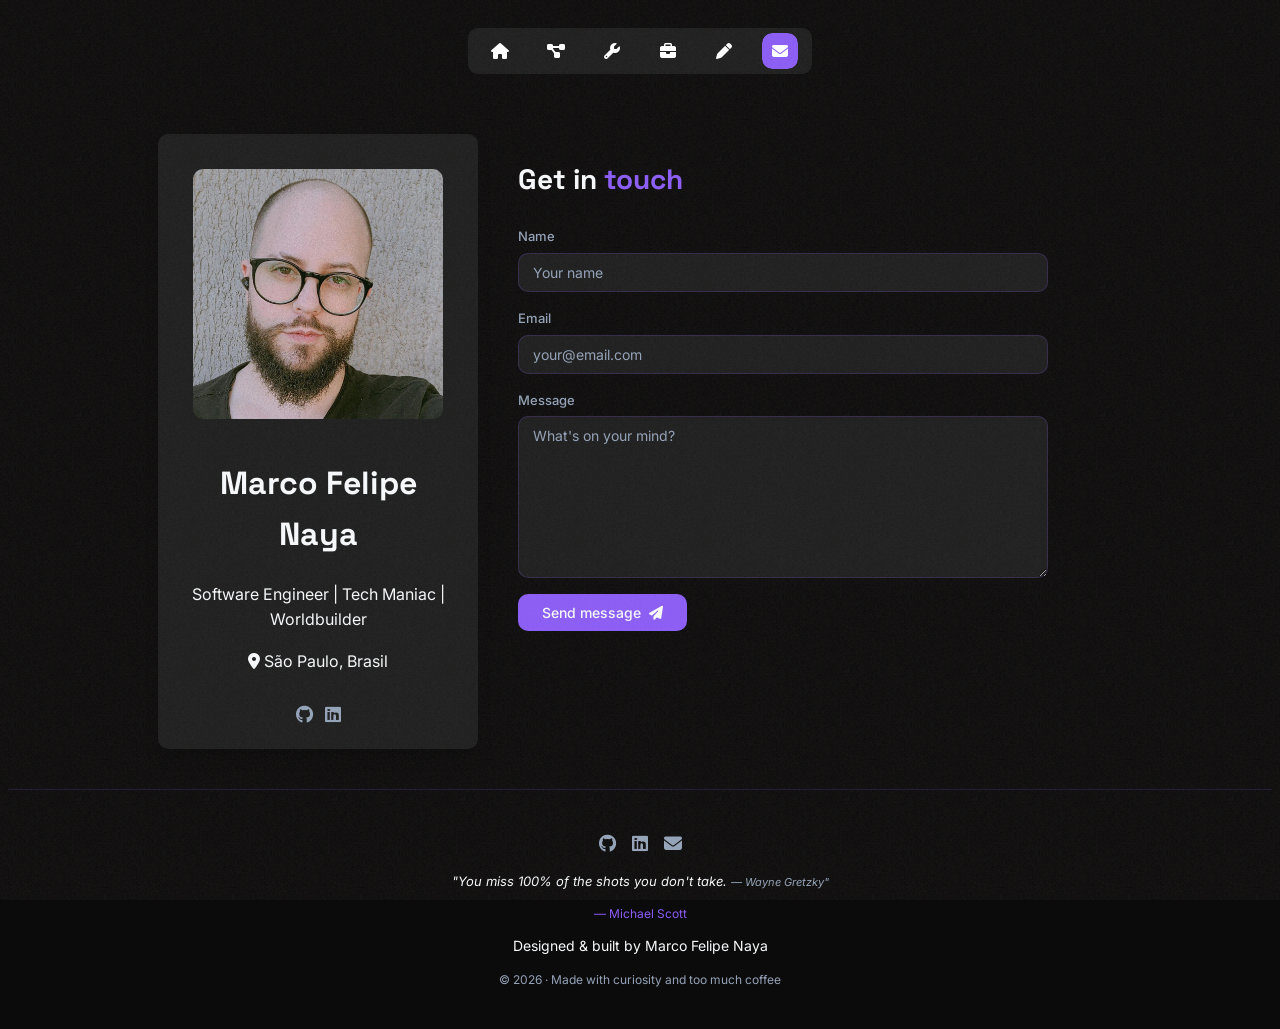
==== pages/contact.html @ 80dbf19c "A lot of new data, and pages" ====
<!DOCTYPE html>
<html lang="en">

<head>
  <meta charset="UTF-8">
  <meta name="viewport" content="width=device-width, initial-scale=1.0">
  <title>Marco Felipe Naya</title>
  <link rel="stylesheet" href="/styles/general.css">
  <link rel="stylesheet" href="/styles/contact.css">
  <link rel="stylesheet" href="https://cdnjs.cloudflare.com/ajax/libs/font-awesome/6.4.0/css/all.min.css">
  <link href="https://fonts.googleapis.com/css2?family=Space+Grotesk:wght@400;700&family=Inter:wght@300;400;500&display=swap" rel="stylesheet">
  <link rel="apple-touch-icon" sizes="180x180" href="/apple-touch-icon.png">
  <link rel="icon" type="image/png" sizes="32x32" href="/favicon-32x32.png">
  <link rel="icon" type="image/png" sizes="16x16" href="/favicon-16x16.png">
  <link rel="manifest" href="/site.webmanifest">
</head>

<body>
  <div class="page-wrapper">

    <header class="header-container">
      <nav class="navbar">
        <div class="nav-links">
          <ul>
            <li><a href="/index.html"class="fa-solid fa-house"></a><span class="tooltip">Home</span></li>
            <li><a href="/pages/projects.html" class="fa-solid fa-diagram-project"></a><span class="tooltip">Projects</span></li>
            <li><a href="/pages/tools.html" class="fa-solid fa-wrench"></a><span class="tooltip">Tools</span></li>
            <li><a href="/pages/experience.html" class="fa-solid fa-briefcase"></a><span class="tooltip">Experience</span></li>
            <li><a href="/pages/thoughts.html" class="fa-solid fa-pen"></a><span class="tooltip">Thoughts</span></li>
            <li class="active"><a href="/pages/contact.html" class="fa-solid fa-envelope"></a><span class="tooltip">Contact</span></li>
          </ul>
        </div>
      </nav>
    </header>

    <main>
      <div class="content-layout">

        <!-- Photocard -->
        <div class="photocard">
          <img src="/images/headshot.jpg" alt="Profile Picture" class="profile-pic">
          <h1 class="name">Marco Felipe Naya</h1>
          <p class="description">Software Engineer | Tech Maniac | Worldbuilder</p>
          <p><i class="fa-solid fa-location-dot"></i> São Paulo, Brasil</p>
          <div class="social-links">
            <a href="https://github.com/MarcoFelipeNaya"><i class="fa-brands fa-github"></i></a>
            <a href="https://www.linkedin.com/in/marco-felipe-15946431b/"><i class="fa-brands fa-linkedin"></i></a>
          </div>
        </div>

        <div class="page-content">
        <!-- Content Sections-->
          <section class="contact" id="contact">
              <h2 class="section-title">Get in <span class="accent">touch</span></h2>
  
              <form class="form">
                <input type="hidden" name="access_key" value="83f3a504-4868-4972-87de-d7da8a4e98c0">
  
                <div class="form-group">
                  <label for="name">Name</label>
                  <input type="text" id="name" name="name" placeholder="Your name" required>
                </div>
  
                <div class="form-group">
                  <label for="email">Email</label>
                  <input type="email" id="email" name="email" placeholder="your@email.com" required>
                </div>
  
                <div class="form-group">
                  <label for="message">Message</label>
                  <textarea id="message" name="message" placeholder="What's on your mind?" required></textarea>
                </div>
  
                <div class="form-message" id="formMessage"></div>
  
                <button type="submit">Send message <i class="fa-solid fa-paper-plane"></i></button>
              </form>
            </section>
        </div>
      </div>
    </main>

    <footer class="footer">
      <div class="footer-content">

        <div class="footer-social">
          <a href="https://github.com/MarcoFelipeNaya" target="_blank"><i class="fa-brands fa-github"></i></a>
          <a href="https://linkedin.com/in/marco-felipe15946431b" target="_blank"><i class="fa-brands fa-linkedin"></i></a>
          <a href="mailto:marco.felipe1@outlook.com"><i class="fa-solid fa-envelope"></i></a>
        </div>
        
        <p class="footer-quote">"You miss 100% of the shots you don't take. 
        <a class="footer-quote-author footer-quote-meta">— Wayne Gretzky"</a>
        </p>
        
        <p class="footer-quote-author">— Michael Scott</p>

        <p class="footer-copy">Designed & built by Marco Felipe Naya</p>
        <p class="footer-sub">© 2026 · Made with curiosity and too much coffee</p>

      </div>
    </footer>

    <script src="/scripts/home.js"></script>
    <script src="/scripts/contact.js"></script>
  </div>
</body>

</html>
---- styles/general.css ----
:root {
    --primary-dark: #0f172a;
    --secondary-dark: #1e293b;
    --accent-light: #8b5cf6;
    --accent-dark: #271a47;
    --text-light: #f8fafc;
    --text-muted: #94a3b8;
    --card-bg: rgba(30, 41, 59, 0.7);
    --border-radius: 10px;
    --shadow: 0 10px 15px -3px rgba(0, 0, 0, 0.3);
}

/* ─── Base ─────────────────────────────────────── */

body {
    font-family: 'Inter', sans-serif;
    color: var(--text-light);
    line-height: 1.6;
    background-color: rgb(12, 11, 11);
}

body::before {
    content: "";
    position: fixed;
    inset: 0;
    z-index: 9999;
    pointer-events: none;
    opacity: 0.08;
    background-image: url("data:image/svg+xml,%3Csvg viewBox='0 0 256 256' xmlns='http://www.w3.org/2000/svg'%3E%3Cfilter id='noise'%3E%3CfeTurbulence type='fractalNoise' baseFrequency='0.9' numOctaves='4' stitchTiles='stitch'/%3E%3C/filter%3E%3Crect width='100%25' height='100%25' filter='url(%23noise)'/%3E%3C/svg%3E");
    background-repeat: repeat;
    background-size: 128px;
}

h1, h2, h3 {
    font-family: 'Space Grotesk', sans-serif;
}
.accent {
    color: var(--accent-light);
}
/* ─── Layout ────────────────────────────────────── */

.page-wrapper {
    display: flex;
    flex-direction: column;
    padding-top: 20px;
    max-width: 1400px; /* locks the layout, won't collapse below this */
    margin: 0 auto;

}

/* shared across all pages */
main {
    padding: 0 150px;
}

/* ─── Navbar ────────────────────────────────────── */

header {
    display: flex;
    justify-content: center;
}

.navbar {
    display: inline-flex;
    align-items: center;
    padding: 1px 10px;
    background-color: rgb(29, 29, 29);
    justify-content: center;
    border-radius: 10px;
}

.nav-links ul {
    display: flex;
    list-style: none;
    gap: 12px;
    margin: 0;
    padding: 0;
    justify-content: center;
}

.nav-links li {
    width: 36px;
    height: 36px;
    display: flex;
    align-items: center;
    justify-content: center;
    padding: 0;
    margin: 4px;
    border-radius: var(--border-radius);
    position: relative;
    overflow: hidden;
    z-index: 1;
    cursor: pointer;
}

.nav-links li a {
  display: flex;
  align-items: center;
  justify-content: center;
  width: 100%;
  height: 100%;
  color: var(--text-light);
  text-decoration: none;
  position: relative;
  z-index: 1;
  color: white;
}

.nav-links li::before {
    content: "";
    position: absolute;
    inset: 0;
    background-color: var(--accent-light);
    border-radius: var(--border-radius);
    transform: scale(0);
    transform-origin: center;
    transition: transform 0.2s ease;
    z-index: 0;
}

.nav-links li:hover::before,
.nav-links li.active::before {
    transform: scale(1);
}


.tooltip {
    position: fixed;
    font-size: 12px;
    white-space: nowrap;
    opacity: 0;
    transition: opacity 0.2s ease;
    pointer-events: none;
    border-radius: 8px;
    background-color: rgb(29, 29, 29);
    padding: 2px 8px;
    z-index: 9998;
}

.nav-links li:hover .tooltip {
    opacity: 1;
}

/* ─── Home page ─────────────────────────────────── */

.content-layout {
    display: flex;
    flex-direction: row;
    align-items: flex-start;
    gap: 40px;
    margin-top: 60px;
}

.photocard {
    background-color: rgb(29, 29, 29);
    padding: 20px;
    border-radius: var(--border-radius);
    box-shadow: var(--shadow);
    text-align: center;
    width: 280px;
    flex-shrink: 0;
    position: sticky;
    top: 20px;
}

.profile-pic {
    width: 250px;
    height: 250px;
    border-radius: var(--border-radius);
    object-fit: cover;
    margin-bottom: 10px;
    margin-top: 15px;
}

.social-links {
    display: flex;
    justify-content: center;
    gap: 12px;
    margin-top: 12px;
}

.social-links a {
    color: var(--text-muted);
    font-size: 18px;
    transition: color 0.2s ease;
    margin-top: 10px;
}

.social-links a:hover {
    color: var(--accent-light);
}

/* main content area */
.page-content {
  display: flex;
  flex-direction: column; /* stacks sections vertically */
  gap: 10px;
  padding-bottom: 80px;
  flex: 1; /* takes up remaining space next to the photocard */
}

.hero {
    display: flex;
    flex-direction: column;
    justify-content: center;
    padding-top: 5px;
}

.hero-greeting {
    color: var(--accent-light);
    font-size: 20px;
    margin-bottom: 4px;
}

.hero-name {
    font-size: 62px;
    font-weight: 700;
    line-height: 1.1;
    margin: 0 0 8px 0;
}

.hero-title {
    font-size: 24px;
    font-weight: 400;
    color: var(--text-muted);
    margin: 0 0 24px 0;
}

.hero-bio {
    color: var(--text-muted);
    max-width: 480px;
    font-size: 16px;
    margin-bottom: 25px;
}

.hero-cta {
    display: flex;
    gap: 12px;
}

.btn-primary {
    background-color: var(--accent-light);
    color: var(--text-light);
    padding: 10px 24px;
    border-radius: var(--border-radius);
    text-decoration: none;
    font-weight: 500;
    transition: opacity 0.2s ease;
}

.btn-primary:hover {
    opacity: 0.85;
}

.btn-secondary {
    border: 1px solid var(--accent-light);
    color: var(--accent-light);
    padding: 10px 24px;
    border-radius: var(--border-radius);
    text-decoration: none;
    font-weight: 500;
    transition: background 0.2s ease;
}

.btn-secondary:hover {
    background-color: var(--accent-dark);
}

.status-badge {
  display: inline-flex;
  align-items: center;
  gap: 8px;
  background-color: rgb(29, 29, 29);
  border: 1px solid rgba(139, 92, 246, 0.3);
  padding: 6px 14px;
  border-radius: 999px; /* pill shape */
  font-size: 13px;
  color: var(--text-muted);
}

.status-dot {
  width: 8px;
  height: 8px;
  border-radius: 50%;
  background-color: #22c55e; /* green */
  box-shadow: 0 0 6px #22c55e; /* glow */
  animation: pulse 2s infinite;
}
/*

|       Status       | Color |  Hex  |
|--------------------|------ |-------|
|Open to work        |Green  |#22c55e|
|Busy / not available|Red    |#ef4444|
|Freelancing         |Yellow |#eab308|
|Currently building  |Blue   |#3b82f6|
|On vacation         |Orange |#f97316|

*/
@keyframes pulse {
  0%   { box-shadow: 0 0 0 0 rgba(34, 197, 94, 0.6); }
  70%  { box-shadow: 0 0 0 6px rgba(34, 197, 94, 0); }
  100% { box-shadow: 0 0 0 0 rgba(34, 197, 94, 0); }
}

.section-title {
  font-size: 28px;
  font-weight: 700;
  margin-bottom: 24px;
}

.stack-grid {
  display: grid;
  grid-template-columns: repeat(auto-fill, minmax(100px, 1fr));
  gap: 12px;
}

.stack-card {
  display: flex;
  flex-direction: column;
  align-items: center;
  justify-content: center;
  gap: 8px;
  background-color: rgb(29, 29, 29);
  border: 1px solid transparent;
  border-radius: var(--border-radius);
  padding: 16px 8px;
  font-size: 13px;
  color: var(--text-muted);
  position: relative;
  cursor: default;
  transition: border-color 0.2s ease, color 0.2s ease, transform 0.2s ease;
}

.stack-card i {
  font-size: 28px;
  color: var(--text-light);
  transition: color 0.2s ease;
}

.stack-card:hover {
  border-color: var(--accent-light);
  color: var(--text-light);
  transform: translateY(-4px); /* floats up on hover */
}

.stack-card:hover i {
  color: var(--accent-light);
}

/* learning tag */
.stack-card.learning {
  border-color: rgba(139, 92, 246, 0.2);
}

.learning-tag {
  position: absolute;
  top: -8px;
  right: -8px;
  background-color: var(--accent-dark);
  border: 1px solid var(--accent-light);
  color: var(--accent-light);
  font-size: 9px;
  padding: 2px 6px;
  border-radius: 999px;
}

.section-header {
  display: flex;
  justify-content: space-between;
  align-items: center;
  margin-bottom: 24px;
}

.see-all {
  color: var(--accent-light);
  text-decoration: none;
  font-size: 14px;
  display: flex;
  align-items: center;
  gap: 6px;
  transition: gap 0.2s ease;
}

.see-all:hover {
  gap: 10px; /* arrow slides right on hover */
}

.projects-grid {
  display: grid;
  grid-template-columns: repeat(auto-fill, minmax(220px, 1fr));
  gap: 16px;
}

.project-card {
  background-color: rgb(29, 29, 29);
  border: 1px solid transparent;
  border-radius: var(--border-radius);
  padding: 20px;
  display: flex;
  flex-direction: column;
  gap: 12px;
  transition: border-color 0.2s ease, transform 0.2s ease;
  cursor: pointer;
}

.project-card:hover {
  border-color: var(--accent-light);
  transform: translateY(-4px);
}

.project-top {
  display: flex;
  justify-content: space-between;
  align-items: center;
}

.project-top > i {
  font-size: 24px;
  color: var(--accent-light);
}

.project-links {
  display: flex;
  gap: 12px;
}

.project-links a {
  color: var(--text-muted);
  font-size: 16px;
  transition: color 0.2s ease;
}

.project-links a:hover {
  color: var(--accent-light);
}

.project-name {
  font-size: 18px;
  font-weight: 600;
  margin: 0;
}

.project-desc {
  color: var(--text-muted);
  font-size: 14px;
  margin: 0;
  flex: 1; /* pushes tags to the bottom */
}

.project-tags {
  display: flex;
  flex-wrap: wrap;
  gap: 8px;
}

.project-tags span {
  background-color: var(--accent-dark);
  color: var(--accent-light);
  font-size: 11px;
  padding: 3px 10px;
  border-radius: 999px;
}

.wip-badge {
  font-size: 10px;
  padding: 2px 8px;
  border-radius: 999px;
  border: 1px solid var(--text-muted);
  color: var(--text-muted);
}

/* ─── Experience ────────────────────────────────── */

.timeline {
  display: flex;
  flex-direction: column;
  gap: 0;
  padding-left: 16px;
  border-left: 2px solid rgba(139, 92, 246, 0.3);
}

.timeline-item {
  display: flex;
  gap: 20px;
  padding-bottom: 36px;
  position: relative;
}

.timeline-item:last-child {
  padding-bottom: 0;
}

.timeline-dot {
  position: absolute;
  left: -25px;
  top: 4px;
  width: 12px;
  height: 12px;
  border-radius: 50%;
  background-color: var(--accent-light);
  border: 2px solid rgb(12, 11, 11);
  box-shadow: 0 0 8px var(--accent-light);
  flex-shrink: 0;
}

.timeline-content {
  display: flex;
  flex-direction: column;
  gap: 6px;
}

.timeline-header {
  display: flex;
  justify-content: space-between;
  align-items: center;
  gap: 12px;
  flex-wrap: wrap;
}

.timeline-role {
  font-size: 18px;
  font-weight: 600;
  margin: 0;
}

.timeline-date {
  font-size: 13px;
  color: var(--accent-light);
  white-space: nowrap;
}

.timeline-company {
  color: var(--text-muted);
  font-size: 14px;
  margin: 0;
  display: flex;
  align-items: center;
  gap: 6px;
}

.timeline-desc {
  color: var(--text-muted);
  font-size: 14px;
  margin: 0;
  max-width: 520px;
}

.timeline-tags {
  display: flex;
  flex-wrap: wrap;
  gap: 8px;
  margin-top: 4px;
}

.timeline-tags span {
  background-color: var(--accent-dark);
  color: var(--accent-light);
  font-size: 11px;
  padding: 3px 10px;
  border-radius: 999px;
}

/* ─── Thoughts ──────────────────────────────────── */

.thoughts-grid {
  display: grid;
  grid-template-columns: repeat(auto-fill, minmax(220px, 1fr));
  gap: 16px;
}

.thought-card {
  background-color: rgb(29, 29, 29);
  border: 1px solid transparent;
  border-radius: var(--border-radius);
  padding: 20px;
  display: flex;
  flex-direction: column;
  gap: 10px;
  text-decoration: none;
  color: var(--text-light);
  transition: border-color 0.2s ease, transform 0.2s ease;
}

.thought-card:hover {
  border-color: var(--accent-light);
  transform: translateY(-4px);
}

.thought-meta {
  display: flex;
  justify-content: space-between;
  align-items: center;
}

.thought-tag {
  background-color: var(--accent-dark);
  color: var(--accent-light);
  font-size: 11px;
  padding: 3px 10px;
  border-radius: 999px;
}

.thought-date {
  font-size: 12px;
  color: var(--text-muted);
}

.thought-title {
  font-size: 16px;
  font-weight: 600;
  margin: 0;
  line-height: 1.4;
}

.thought-excerpt {
  color: var(--text-muted);
  font-size: 13px;
  margin: 0;
  flex: 1;
}

.thought-read {
  color: var(--accent-light);
  font-size: 13px;
  display: flex;
  align-items: center;
  gap: 6px;
  transition: gap 0.2s ease;
}

.thought-card:hover .thought-read {
  gap: 10px; /* arrow slides on hover */
}

/* ─── Footer ────────────────────────────────────── */

.footer {
  display: flex;
  justify-content: center;
  padding: 40px 0 32px 0;
  margin-top: 40px;
  border-top: 1px solid rgba(139, 92, 246, 0.15);
}

.footer-content {
  display: inline-flex;
  flex-direction: column;
  align-items: center;
  gap: 12px;
}

.footer-social {
  display: flex;
  gap: 16px;
}

.footer-social a {
  color: var(--text-muted);
  font-size: 18px;
  transition: color 0.2s ease;
}

.footer-social a:hover {
  color: var(--accent-light);
}

.footer-copy {
  font-size: 14px;
  color: var(--text-light);
  margin: 0;
}

.footer-sub {
  font-size: 12px;
  color: var(--text-muted);
  margin: 0;
}

.footer-quote {
  font-size: 13px;
  color: var(--text-light);
  font-style: italic;
  margin: 0;
  text-align: center;
}

.footer-quote-author {
  font-size: 12px;
  color: var(--accent-light);
  margin: 0;
}

.footer-quote-meta {
  color: var(--text-muted); /* slightly more subtle for the meta joke */
  font-size: 11px;
}

/* ─── Responsive Design ─────────────────────────── */

/* Large screens (1400px+) — content stays centered */
@media (min-width: 1400px) {
  main {
    padding: 0 200px;
  }
}

/* Small desktop / large tablet (768px - 1100px) */
@media (max-width: 1100px) {
  .page-wrapper {
    min-width: unset;
  }

  body {
    overflow-x: hidden;
  }

  main {
    padding: 0 32px;
  }

  .content-layout {
    gap: 24px;
  }

  .photocard {
    width: 200px;
    padding: 14px;
  }

  .profile-pic {
    width: 172px;
    height: 172px;
  }

  .hero-name {
    font-size: 42px;
  }

  .hero-bio {
    max-width: 100%;
  }

  .stack-grid {
    grid-template-columns: repeat(auto-fill, minmax(80px, 1fr));
  }

  .projects-grid {
    grid-template-columns: repeat(auto-fill, minmax(180px, 1fr));
  }
}

/* Tablet (768px) — stack layout vertically */
@media (max-width: 768px) {
  main {
    padding: 0 20px;
  }

  .content-layout {
    flex-direction: column;
    align-items: center;
    margin-top: 32px;
    gap: 32px;
  }

  /* photocard goes full width and unsticks */
  .photocard {
    position: static;
    width: 100%;
    max-width: 340px;
  }

  .profile-pic {
    width: 160px;
    height: 160px;
  }

  /* page content takes full width */
  .page-content {
    width: 100%;
    gap: 48px;
  }

  .hero {
    align-items: center;
    text-align: center;
  }

  .hero-name {
    font-size: 36px;
  }

  .hero-bio {
    max-width: 100%;
  }

  .hero-cta {
    justify-content: center;
  }

  .status-badge {
    align-self: center;
  }

  .stack-grid {
    grid-template-columns: repeat(auto-fill, minmax(90px, 1fr));
  }

  .projects-grid {
    grid-template-columns: 1fr; /* single column on tablet */
  }

  .section-title {
    font-size: 22px;
  }
}

/* Mobile (480px) */
@media (max-width: 480px) {
  main {
    padding: 0 16px;
  }

  .navbar {
    padding: 1px 6px;
  }

  .nav-links ul {
    gap: 4px;
  }

  .nav-links li {
    width: 30px;
    height: 30px;
    margin: 2px;
  }

  .hero-name {
    font-size: 28px;
  }

  .hero-greeting {
    font-size: 16px;
  }

  .hero-title {
    font-size: 18px;
  }

  .btn-primary,
  .btn-secondary {
    padding: 8px 16px;
    font-size: 14px;
  }

  .stack-grid {
    grid-template-columns: repeat(3, 1fr); /* 3 columns on mobile */
  }

  .photocard {
    max-width: 100%;
  }

  .profile-pic {
    width: 130px;
    height: 130px;
  }
}
---- styles/contact.css ----
/* ─── Contact Form ──────────────────────────────── */

.form {
  display: flex;
  flex-direction: column;
  gap: 16px;
  max-width: 500px;
  width: 100%;
}

.form-group {
  display: flex;
  flex-direction: column;
  gap: 6px;
}

.form-group label {
  font-size: 13px;
  color: var(--text-muted);
  font-weight: 500;
}

.form input,
.form textarea {
  background-color: rgb(29, 29, 29);
  border: 1px solid rgba(139, 92, 246, 0.2);
  border-radius: var(--border-radius);
  color: var(--text-light);
  font-family: 'Inter', sans-serif;
  font-size: 14px;
  padding: 10px 14px;
  outline: none;
  transition: border-color 0.2s ease;
  width: 100%;
}

.form input:focus,
.form textarea:focus {
  border-color: var(--accent-light);
}

.form input::placeholder,
.form textarea::placeholder {
  color: var(--text-muted);
}

.form textarea {
  resize: vertical;
  min-height: 140px;
}

.form button {
  background-color: var(--accent-light);
  color: var(--text-light);
  border: none;
  border-radius: var(--border-radius);
  padding: 10px 24px;
  font-size: 14px;
  font-weight: 500;
  font-family: 'Inter', sans-serif;
  cursor: pointer;
  transition: opacity 0.2s ease;
  align-self: flex-start;
  display: flex;
  align-items: center;
  gap: 8px;
}

.form button:hover {
  opacity: 0.85;
}

.form button:disabled {
  opacity: 0.5;
  cursor: not-allowed;
}

.form-message {
  font-size: 14px;
  padding: 10px 14px;
  border-radius: var(--border-radius);
  display: none;
}

.form-message.success {
  display: block;
  background-color: rgba(34, 197, 94, 0.1);
  border: 1px solid #22c55e;
  color: #22c55e;
}

.form-message.error {
  display: block;
  background-color: rgba(239, 68, 68, 0.1);
  border: 1px solid #ef4444;
  color: #ef4444;
}
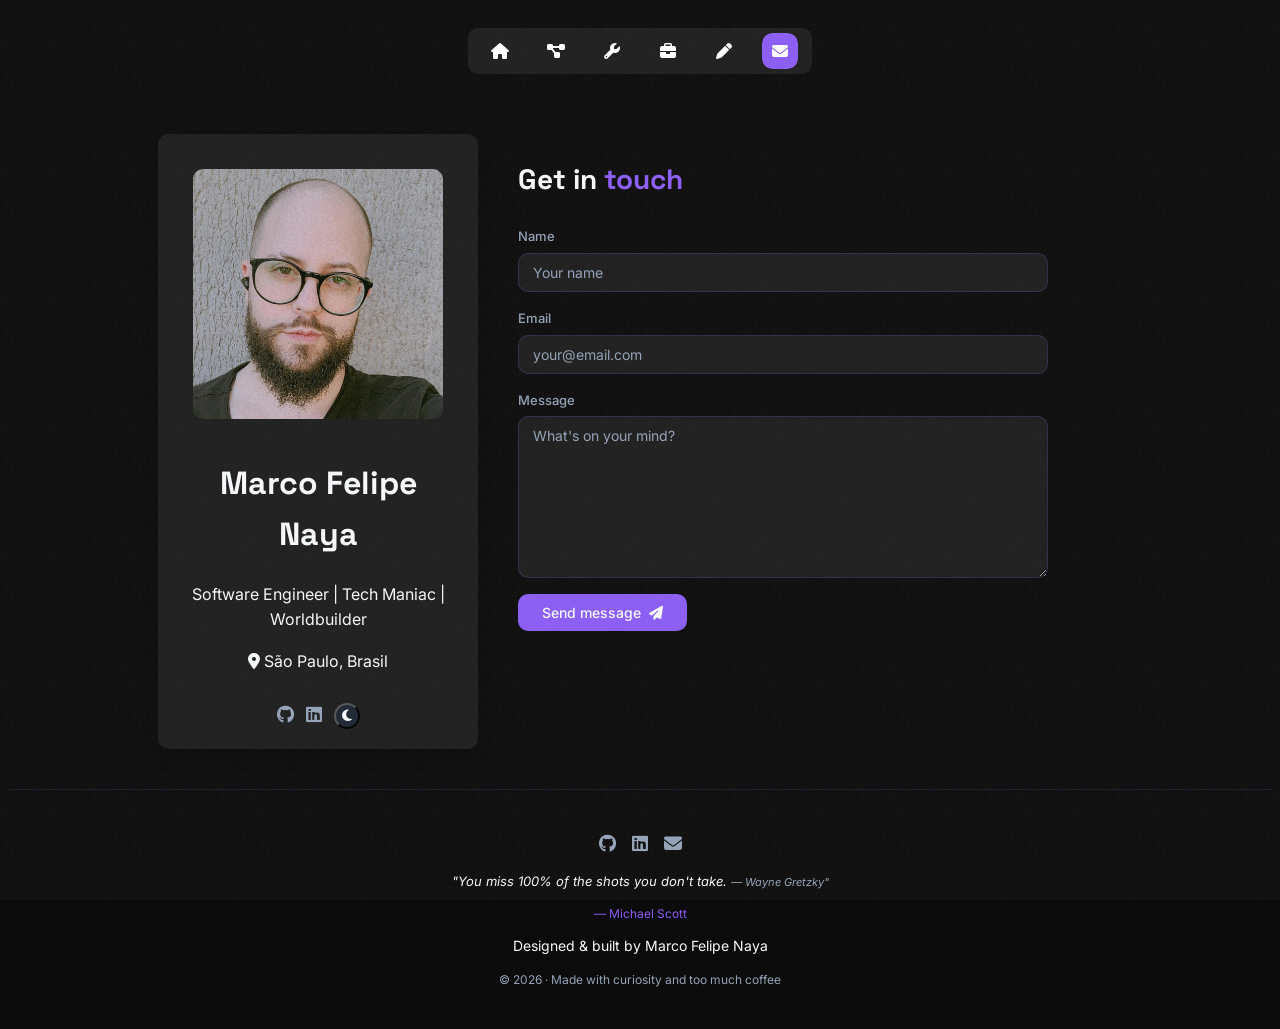
==== commit bd5f2304: "Light mode added" ====
--- a/pages/contact.html
+++ b/pages/contact.html
@@ -45,6 +45,9 @@
           <div class="social-links">
             <a href="https://github.com/MarcoFelipeNaya"><i class="fa-brands fa-github"></i></a>
             <a href="https://www.linkedin.com/in/marco-felipe-15946431b/"><i class="fa-brands fa-linkedin"></i></a>
+            <button id="themeToggle" class="theme-toggle">
+              <i class="fa-solid fa-moon"></i>
+            </button>
           </div>
         </div>
 
@@ -103,6 +106,7 @@
 
     <script src="/scripts/home.js"></script>
     <script src="/scripts/contact.js"></script>
+    <script src="/scripts/theme.js"></script>
   </div>
 </body>
 
--- a/styles/general.css
+++ b/styles/general.css
@@ -8,6 +8,20 @@
     --card-bg: rgba(30, 41, 59, 0.7);
     --border-radius: 10px;
     --shadow: 0 10px 15px -3px rgba(0, 0, 0, 0.3);
+    --body-bg: rgb(12, 11, 11);
+    --noise-opacity: 0.08;
+}
+:root.light {
+    --primary-dark: #f8fafc;
+    --secondary-dark: #ffffff;
+    --accent-light: #8b5cf6;
+    --accent-dark: #ede9fe;
+    --text-light: #1e293b;
+    --text-muted: #64748b;
+    --card-bg: rgba(255, 255, 255, 0.95);
+    --shadow: 0 10px 15px -3px rgba(0, 0, 0, 0.1);
+    --body-bg: #f1f5f9;
+    --noise-opacity: 0.03;
 }
 
 /* ─── Base ─────────────────────────────────────── */
@@ -16,8 +30,7 @@
     font-family: 'Inter', sans-serif;
     color: var(--text-light);
     line-height: 1.6;
-    background-color: rgb(12, 11, 11);
-}
+    background-color: var(--body-bg);}
 
 body::before {
     content: "";
@@ -499,7 +512,7 @@
   height: 12px;
   border-radius: 50%;
   background-color: var(--accent-light);
-  border: 2px solid rgb(12, 11, 11);
+  border: 2px solid var(--body-bg);
   box-shadow: 0 0 8px var(--accent-light);
   flex-shrink: 0;
 }
@@ -696,6 +709,157 @@
   font-size: 11px;
 }
 
+.theme-toggle {
+  background: var(--card-bg);
+  color: var(--text-light);
+  border-radius: 999px;
+  cursor: pointer;
+  display: flex;
+  align-items: center;
+  justify-content: center;
+  transition: all 0.2s ease;
+  margin-top: 12px;
+}
+.theme-toggle:hover {
+  background: var(--accent-light);
+  color: white;
+}
+/* ─── Light Mode Card Overrides ─────────────────────────────────── */
+:root.light .photocard,
+:root.light .project-card,
+:root.light .blog-card,
+:root.light .tool-card,
+:root.light .exp-body,
+:root.light .edu-card,
+:root.light .thought-card,
+:root.light .featured-project,
+:root.light .env-card,
+:root.light .navbar,
+:root.light .stack-card,
+:root.light .modal-content {
+  background-color: #ffffff;
+  border-color: rgba(139, 92, 246, 0.2);
+}
+
+/* Remove backdrop blur from photocard in light mode for cleaner look */
+:root.light .photocard {
+  backdrop-filter: none;
+}
+
+/* Adjust text colors for better contrast in light mode */
+:root.light .project-desc,
+:root.light .card-excerpt,
+:root.light .timeline-desc,
+:root.light .exp-description p,
+:root.light .exp-description li,
+:root.light .tools-intro,
+:root.light .thoughts-intro,
+:root.light .hero-bio,
+:root.light .hero-title,
+:root.light .timeline-company,
+:root.light .company,
+:root.light .footer-sub,
+:root.light .footer-quote-meta {
+  color: #475569;
+}
+
+:root.light .project-name,
+:root.light .card-title,
+:root.light .timeline-role,
+:root.light .role,
+:root.light .category-title,
+:root.light .thought-title,
+:root.light .hero-name,
+:root.light .section-title,
+:root.light .featured-name,
+:root.light .modal-body h2,
+:root.light .modal-body h3 {
+  color: #0f172a;
+}
+
+:root.light .project-tags span,
+:root.light .timeline-tags span,
+:root.light .tech-tags span,
+:root.light .card-tag,
+:root.light .modal-tag,
+:root.light .category-badge,
+:root.light .date-badge {
+  background-color: #ede9fe;
+  color: #6d28d9;
+}
+
+:root.light .stack-card i,
+:root.light .tool-card i,
+:root.light .env-card i,
+:root.light .project-top > i,
+:root.light .category-header i,
+:root.light .timeline-dot,
+:root.light .exp-dot {
+  color: var(--accent-light); /* keep purple accent */
+}
+
+:root.light .footer {
+  border-top-color: rgba(139, 92, 246, 0.3);
+}
+
+:root.light .timeline,
+:root.light .exp-header {
+  border-color: rgba(139, 92, 246, 0.3);
+}
+/* ─── Light Mode Nav & Tooltip Fixes ────────────────────────────── */
+:root.light .nav-links li a {
+  color: #1e293b;  /* dark color for visibility in light mode */
+}
+
+:root.light .nav-links li:hover a,
+:root.light .nav-links li.active a {
+  color: #ffffff;  /* white text when background is purple */
+}
+
+:root.light .tooltip {
+  color: #1e293b;
+  background-color: #ffffff;
+  border-color: rgba(139, 92, 246, 0.3);
+}
+
+/* ─── Light Mode Status Badge ───────────────────────────────────── */
+:root.light .status-badge {
+  background-color: #f1f5f9;      /* light gray background */
+  border-color: rgba(139, 92, 246, 0.4);
+  color: #1e293b;                 /* dark text for contrast */
+}
+
+:root.light .status-dot {
+  background-color: #22c55e;      /* keep green dot visible */
+  box-shadow: 0 0 6px #22c55e;
+}
+
+/* ─── Light Mode Contact Form ───────────────────────────────────── */
+:root.light .form input,
+:root.light .form textarea {
+  background-color: #ffffff;
+  border-color: rgba(139, 92, 246, 0.3);
+  color: #1e293b;
+}
+
+:root.light .form input::placeholder,
+:root.light .form textarea::placeholder {
+  color: #94a3b8;
+}
+
+:root.light .form input:focus,
+:root.light .form textarea:focus {
+  border-color: var(--accent-light);
+}
+
+:root.light .form-group label {
+  color: #475569;
+}
+
+:root.light .form button {
+  background-color: var(--accent-light);
+  color: #ffffff;
+}
 /* ─── Responsive Design ─────────────────────────── */
 
 /* Large screens (1400px+) — content stays centered */
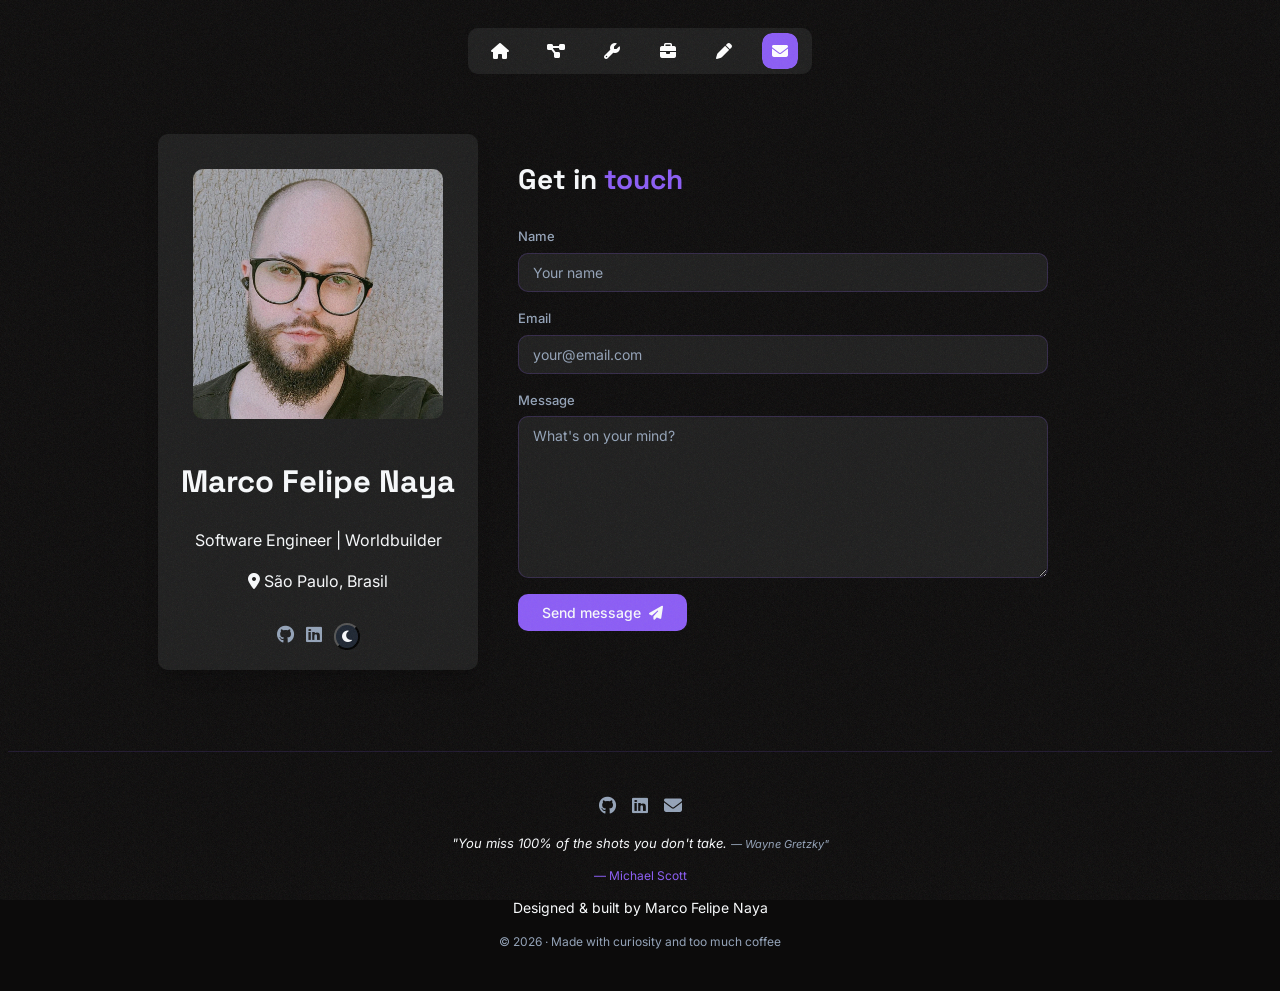
==== commit e876f256: "Small fixes" ====
--- a/pages/contact.html
+++ b/pages/contact.html
@@ -4,6 +4,7 @@
 <head>
   <meta charset="UTF-8">
   <meta name="viewport" content="width=device-width, initial-scale=1.0">
+  <meta name="description" content="Marco Felipe Naya — Full-stack developer based in São Paulo. Building modern web experiences with Java, JavaScript and Node.js.">
   <title>Marco Felipe Naya</title>
   <link rel="stylesheet" href="/styles/general.css">
   <link rel="stylesheet" href="/styles/contact.css">
@@ -40,7 +41,7 @@
         <div class="photocard">
           <img src="/images/headshot.jpg" alt="Profile Picture" class="profile-pic">
           <h1 class="name">Marco Felipe Naya</h1>
-          <p class="description">Software Engineer | Tech Maniac | Worldbuilder</p>
+          <p class="description">Software Engineer | Worldbuilder</p>
           <p><i class="fa-solid fa-location-dot"></i> São Paulo, Brasil</p>
           <div class="social-links">
             <a href="https://github.com/MarcoFelipeNaya"><i class="fa-brands fa-github"></i></a>
@@ -88,7 +89,7 @@
 
         <div class="footer-social">
           <a href="https://github.com/MarcoFelipeNaya" target="_blank"><i class="fa-brands fa-github"></i></a>
-          <a href="https://linkedin.com/in/marco-felipe15946431b" target="_blank"><i class="fa-brands fa-linkedin"></i></a>
+          <a href="https://www.linkedin.com/in/marco-felipe-15946431b/" target="_blank"><i class="fa-brands fa-linkedin"></i></a>
           <a href="mailto:marco.felipe1@outlook.com"><i class="fa-solid fa-envelope"></i></a>
         </div>
         
--- a/styles/general.css
+++ b/styles/general.css
@@ -47,6 +47,7 @@
 h1, h2, h3 {
     font-family: 'Space Grotesk', sans-serif;
 }
+
 .accent {
     color: var(--accent-light);
 }
@@ -176,6 +177,11 @@
     top: 20px;
 }
 
+.name{
+  font-size: 31px;
+}
+
+
 .profile-pic {
     width: 250px;
     height: 250px;
@@ -474,7 +480,12 @@
   padding: 3px 10px;
   border-radius: 999px;
 }
-
+.project-card-link {
+  text-decoration: none;
+  color: inherit;
+  display: block;
+}
+/* temp WIP badge use <span class="wip-badge"></span> */
 .wip-badge {
   font-size: 10px;
   padding: 2px 8px;
